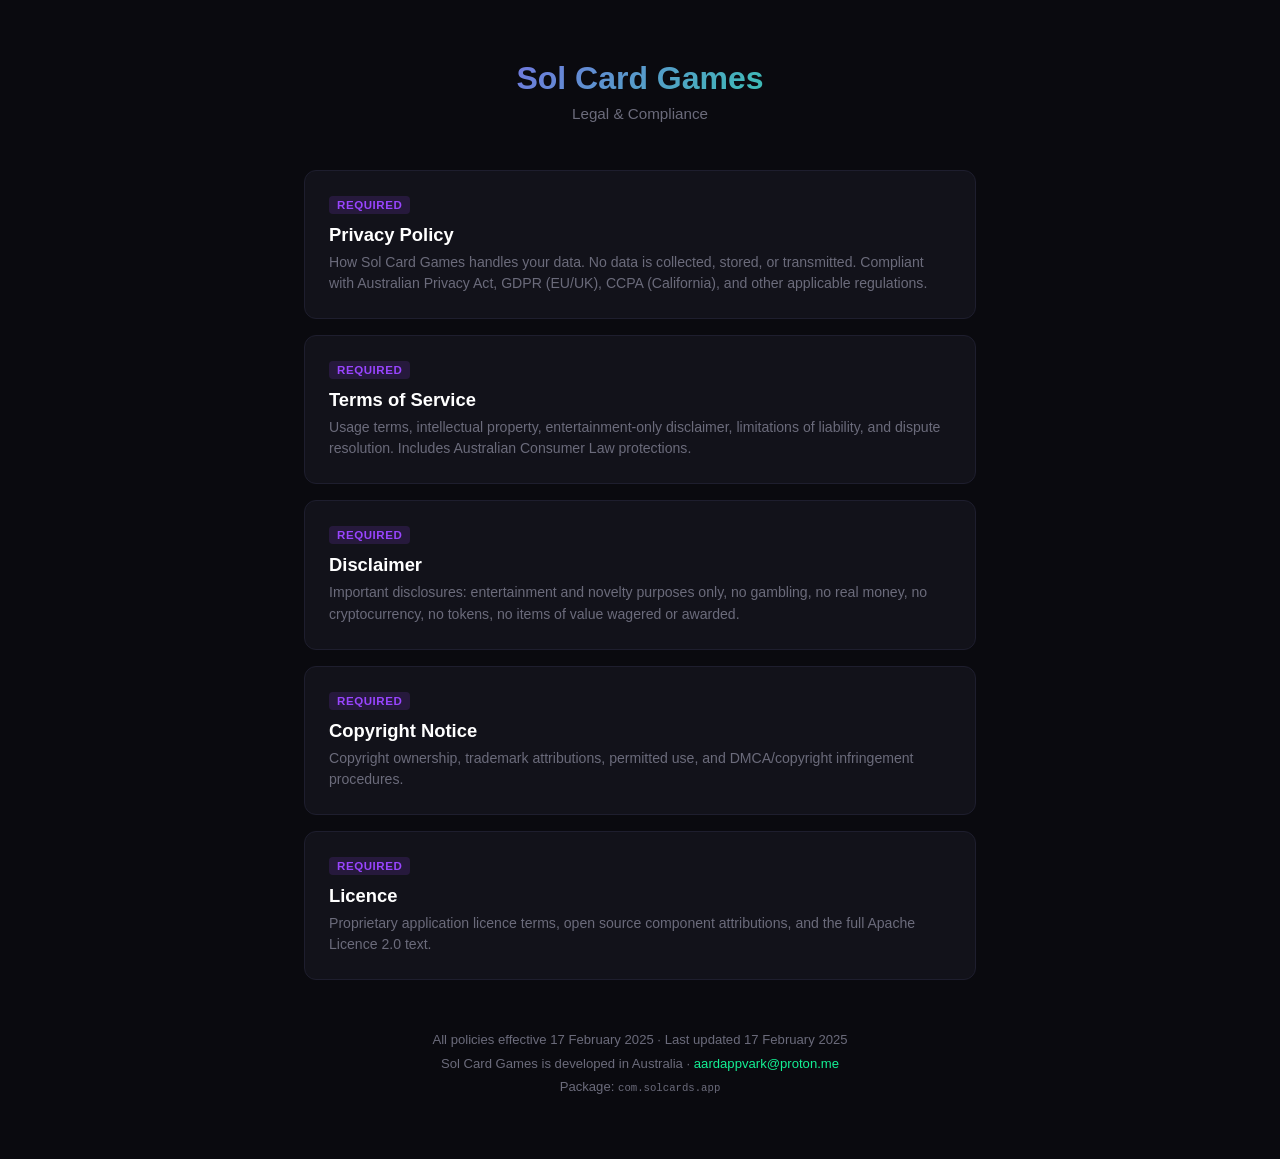
==== docs/index.html @ ec97b984 "Add legal website for Sol Card Games dApp Store submission Privacy Policy, Terms of Service, Disclai" ====
<!DOCTYPE html>
<html lang="en">
<head>
<meta charset="UTF-8">
<meta name="viewport" content="width=device-width, initial-scale=1.0">
<title>Sol Card Games — Legal</title>
<meta name="description" content="Legal policies for Sol Card Games, the classic card games collection.">
<link rel="icon" type="image/svg+xml" href="data:image/svg+xml,<svg xmlns='http://www.w3.org/2000/svg' viewBox='0 0 100 100'><text y='.9em' font-size='90'>♠️</text></svg>">
<style>
  :root {
    --sol-purple: #9945FF;
    --sol-green: #14F195;
    --bg: #0a0a0f;
    --card-bg: #12121a;
    --text: #d0d0d8;
    --text-muted: #6b6b7b;
    --border: #1e1e2e;
  }
  * { margin: 0; padding: 0; box-sizing: border-box; }
  body {
    font-family: -apple-system, BlinkMacSystemFont, 'Segoe UI', Roboto, sans-serif;
    background: var(--bg);
    color: var(--text);
    min-height: 100vh;
  }
  .container {
    max-width: 720px;
    margin: 0 auto;
    padding: 60px 24px;
  }
  .logo {
    text-align: center;
    margin-bottom: 48px;
  }
  .logo h1 {
    font-size: 2em;
    font-weight: 700;
    background: linear-gradient(135deg, var(--sol-purple), var(--sol-green));
    -webkit-background-clip: text;
    -webkit-text-fill-color: transparent;
    background-clip: text;
    margin-bottom: 8px;
  }
  .logo p {
    color: var(--text-muted);
    font-size: 0.95em;
  }
  .cards {
    display: flex;
    flex-direction: column;
    gap: 16px;
  }
  .card {
    display: block;
    background: var(--card-bg);
    border: 1px solid var(--border);
    border-radius: 12px;
    padding: 24px;
    text-decoration: none;
    color: var(--text);
    transition: border-color 0.2s, transform 0.15s;
  }
  .card:hover {
    border-color: var(--sol-purple);
    transform: translateY(-2px);
  }
  .card h2 {
    font-size: 1.15em;
    font-weight: 600;
    color: #fff;
    margin-bottom: 6px;
  }
  .card p {
    font-size: 0.88em;
    color: var(--text-muted);
    line-height: 1.5;
  }
  .card .tag {
    display: inline-block;
    font-size: 0.72em;
    font-weight: 600;
    text-transform: uppercase;
    letter-spacing: 0.05em;
    padding: 3px 8px;
    border-radius: 4px;
    margin-bottom: 10px;
  }
  .tag-required { background: rgba(153,69,255,0.15); color: var(--sol-purple); }
  .tag-compliance { background: rgba(20,241,149,0.15); color: var(--sol-green); }
  .footer {
    margin-top: 48px;
    text-align: center;
    color: var(--text-muted);
    font-size: 0.82em;
    line-height: 1.8;
  }
  .footer a { color: var(--sol-green); text-decoration: none; }
  .footer a:hover { text-decoration: underline; }
  @media (max-width: 480px) {
    .container { padding: 32px 16px; }
    .logo h1 { font-size: 1.6em; }
  }
</style>
</head>
<body>
<div class="container">
  <div class="logo">
    <h1>Sol Card Games</h1>
    <p>Legal &amp; Compliance</p>
  </div>

  <div class="cards">
    <a class="card" href="privacy.html">
      <span class="tag tag-required">Required</span>
      <h2>Privacy Policy</h2>
      <p>How Sol Card Games handles your data. No data is collected, stored, or transmitted. Compliant with Australian Privacy Act, GDPR (EU/UK), CCPA (California), and other applicable regulations.</p>
    </a>

    <a class="card" href="terms.html">
      <span class="tag tag-required">Required</span>
      <h2>Terms of Service</h2>
      <p>Usage terms, intellectual property, entertainment-only disclaimer, limitations of liability, and dispute resolution. Includes Australian Consumer Law protections.</p>
    </a>

    <a class="card" href="disclaimer.html">
      <span class="tag tag-required">Required</span>
      <h2>Disclaimer</h2>
      <p>Important disclosures: entertainment and novelty purposes only, no gambling, no real money, no cryptocurrency, no tokens, no items of value wagered or awarded.</p>
    </a>

    <a class="card" href="copyright.html">
      <span class="tag tag-required">Required</span>
      <h2>Copyright Notice</h2>
      <p>Copyright ownership, trademark attributions, permitted use, and DMCA/copyright infringement procedures.</p>
    </a>

    <a class="card" href="license.html">
      <span class="tag tag-required">Required</span>
      <h2>Licence</h2>
      <p>Proprietary application licence terms, open source component attributions, and the full Apache Licence 2.0 text.</p>
    </a>
  </div>

  <div class="footer">
    <p>All policies effective 17 February 2025 &middot; Last updated 17 February 2025</p>
    <p>Sol Card Games is developed in Australia &middot; <a href="mailto:aardappvark@proton.me">aardappvark@proton.me</a></p>
    <p>Package: <code>com.solcards.app</code></p>
  </div>
</div>
</body>
</html>
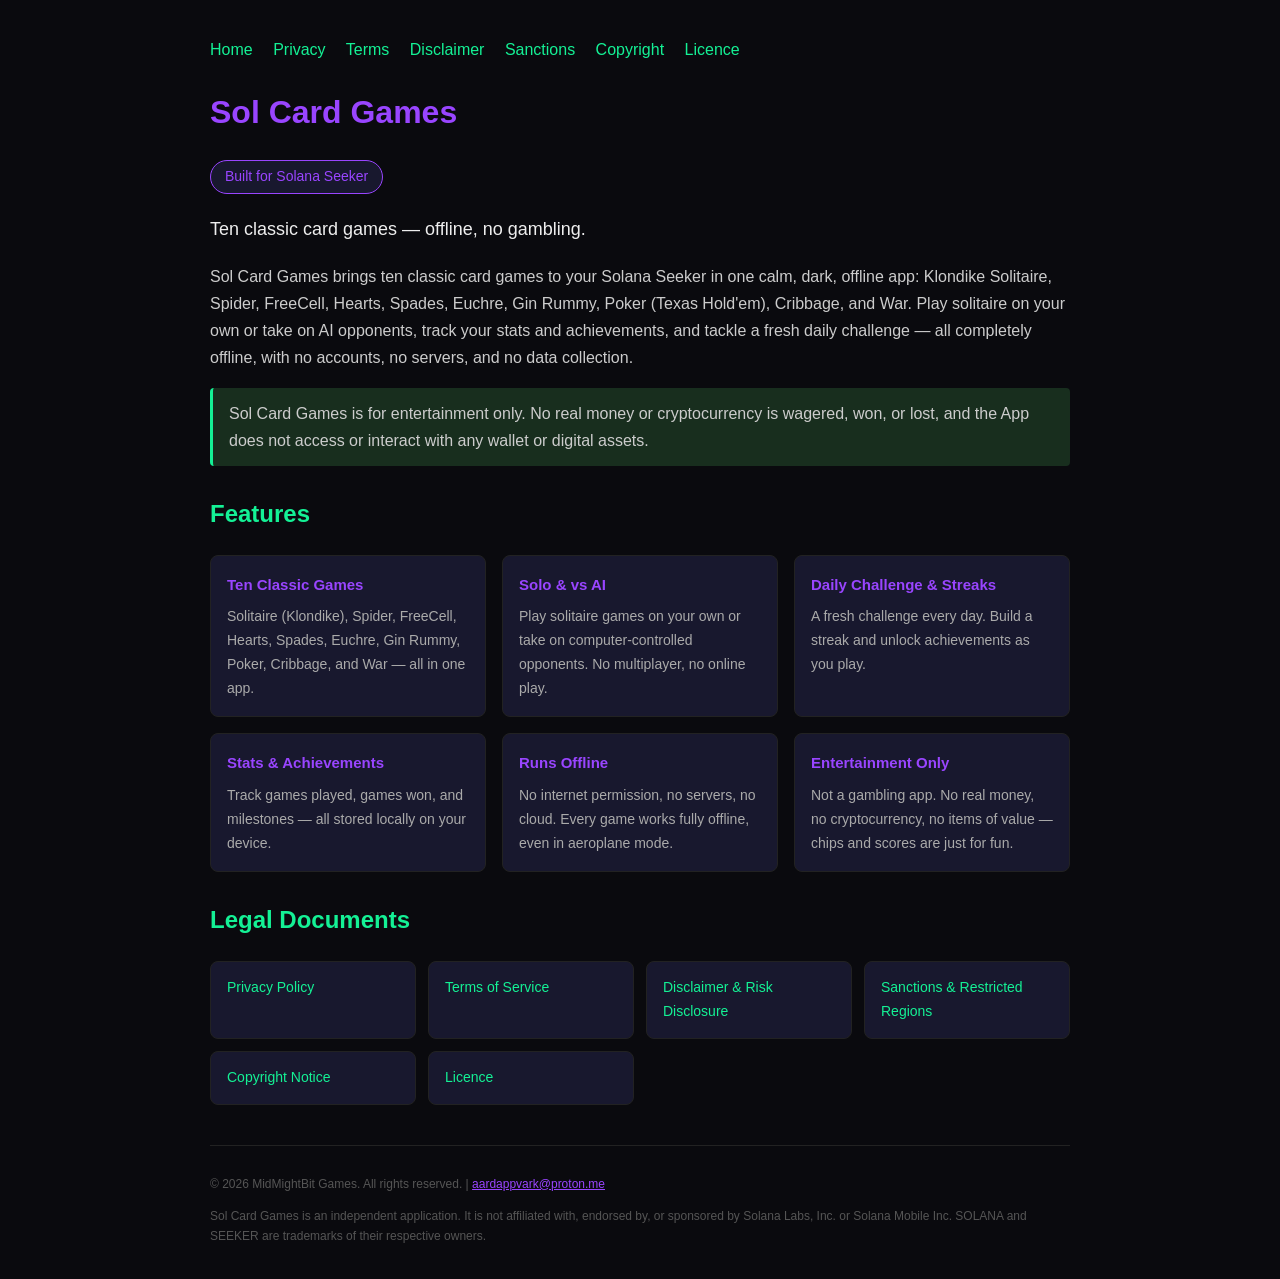
==== commit 09ded722: "Refresh legal pack to current template + add Sanctions & Restricted Regions Adds sanctions.html (17 " ====
--- a/docs/index.html
+++ b/docs/index.html
@@ -3,149 +3,97 @@
 <head>
 <meta charset="UTF-8">
 <meta name="viewport" content="width=device-width, initial-scale=1.0">
-<title>Sol Card Games — Legal</title>
-<meta name="description" content="Legal policies for Sol Card Games, the classic card games collection.">
-<link rel="icon" type="image/svg+xml" href="data:image/svg+xml,<svg xmlns='http://www.w3.org/2000/svg' viewBox='0 0 100 100'><text y='.9em' font-size='90'>♠️</text></svg>">
+<title>Sol Card Games — Ten Classic Card Games for Solana Seeker</title>
 <style>
-  :root {
-    --sol-purple: #9945FF;
-    --sol-green: #14F195;
-    --bg: #0a0a0f;
-    --card-bg: #12121a;
-    --text: #d0d0d8;
-    --text-muted: #6b6b7b;
-    --border: #1e1e2e;
-  }
-  * { margin: 0; padding: 0; box-sizing: border-box; }
-  body {
-    font-family: -apple-system, BlinkMacSystemFont, 'Segoe UI', Roboto, sans-serif;
-    background: var(--bg);
-    color: var(--text);
-    min-height: 100vh;
-  }
-  .container {
-    max-width: 720px;
-    margin: 0 auto;
-    padding: 60px 24px;
-  }
-  .logo {
-    text-align: center;
-    margin-bottom: 48px;
-  }
-  .logo h1 {
-    font-size: 2em;
-    font-weight: 700;
-    background: linear-gradient(135deg, var(--sol-purple), var(--sol-green));
-    -webkit-background-clip: text;
-    -webkit-text-fill-color: transparent;
-    background-clip: text;
-    margin-bottom: 8px;
-  }
-  .logo p {
-    color: var(--text-muted);
-    font-size: 0.95em;
-  }
-  .cards {
-    display: flex;
-    flex-direction: column;
-    gap: 16px;
-  }
-  .card {
-    display: block;
-    background: var(--card-bg);
-    border: 1px solid var(--border);
-    border-radius: 12px;
-    padding: 24px;
-    text-decoration: none;
-    color: var(--text);
-    transition: border-color 0.2s, transform 0.15s;
-  }
-  .card:hover {
-    border-color: var(--sol-purple);
-    transform: translateY(-2px);
-  }
-  .card h2 {
-    font-size: 1.15em;
-    font-weight: 600;
-    color: #fff;
-    margin-bottom: 6px;
-  }
-  .card p {
-    font-size: 0.88em;
-    color: var(--text-muted);
-    line-height: 1.5;
-  }
-  .card .tag {
-    display: inline-block;
-    font-size: 0.72em;
-    font-weight: 600;
-    text-transform: uppercase;
-    letter-spacing: 0.05em;
-    padding: 3px 8px;
-    border-radius: 4px;
-    margin-bottom: 10px;
-  }
-  .tag-required { background: rgba(153,69,255,0.15); color: var(--sol-purple); }
-  .tag-compliance { background: rgba(20,241,149,0.15); color: var(--sol-green); }
-  .footer {
-    margin-top: 48px;
-    text-align: center;
-    color: var(--text-muted);
-    font-size: 0.82em;
-    line-height: 1.8;
-  }
-  .footer a { color: var(--sol-green); text-decoration: none; }
-  .footer a:hover { text-decoration: underline; }
-  @media (max-width: 480px) {
-    .container { padding: 32px 16px; }
-    .logo h1 { font-size: 1.6em; }
-  }
+body{background:#0A0A0E;color:#ccc;font-family:sans-serif;padding:20px 24px;max-width:860px;margin:auto;line-height:1.7}
+h1{color:#9945FF}h2{color:#14F195;margin-top:28px}h3{color:#9945FF}
+.highlight{background:#18182E;border-left:3px solid #9945FF;padding:12px 16px;margin:16px 0;border-radius:4px}
+.warning{background:#2E1818;border-left:3px solid #ff4444;padding:12px 16px;margin:16px 0;border-radius:4px}
+.green{background:#182E1E;border-left:3px solid #14F195;padding:12px 16px;margin:16px 0;border-radius:4px}
+a{color:#9945FF}nav{margin:16px 0}nav a{margin-right:16px;color:#14F195;text-decoration:none}
+table{width:100%;border-collapse:collapse;margin:16px 0}th{background:#18182E;color:#14F195;padding:10px;text-align:left}td{padding:10px;border-bottom:1px solid #222}
+footer{margin-top:40px;padding-top:16px;border-top:1px solid #222;color:#555;font-size:12px}
+.badge{display:inline-block;background:#18182E;border:1px solid #9945FF;color:#9945FF;padding:4px 14px;border-radius:20px;font-size:14px;margin-bottom:12px}
+.feature-grid{display:grid;grid-template-columns:repeat(auto-fill,minmax(240px,1fr));gap:16px;margin:20px 0}
+.feature-card{background:#18182E;border:1px solid #222;border-radius:8px;padding:16px}
+.feature-card h3{margin:0 0 8px 0;font-size:15px}
+.feature-card p{margin:0;font-size:14px;color:#aaa}
+.legal-links{display:grid;grid-template-columns:repeat(auto-fill,minmax(200px,1fr));gap:12px;margin:20px 0}
+.legal-link{background:#18182E;border:1px solid #222;border-radius:8px;padding:14px 16px;text-decoration:none;color:#14F195;font-size:14px;transition:border-color 0.2s}
+.legal-link:hover{border-color:#9945FF}
 </style>
 </head>
 <body>
-<div class="container">
-  <div class="logo">
-    <h1>Sol Card Games</h1>
-    <p>Legal &amp; Compliance</p>
+
+<nav>
+  <a href="index.html">Home</a>
+  <a href="privacy.html">Privacy</a>
+  <a href="terms.html">Terms</a>
+  <a href="disclaimer.html">Disclaimer</a>
+  <a href="sanctions.html">Sanctions</a>
+  <a href="copyright.html">Copyright</a>
+  <a href="license.html">Licence</a>
+</nav>
+
+<h1>Sol Card Games</h1>
+<div class="badge">Built for Solana Seeker</div>
+<p style="font-size:18px;color:#eee;margin-top:8px">Ten classic card games — offline, no gambling.</p>
+
+<p>
+  Sol Card Games brings ten classic card games to your Solana Seeker in one calm, dark, offline app:
+  Klondike Solitaire, Spider, FreeCell, Hearts, Spades, Euchre, Gin Rummy, Poker (Texas Hold'em),
+  Cribbage, and War. Play solitaire on your own or take on AI opponents, track your stats and
+  achievements, and tackle a fresh daily challenge — all completely offline, with no accounts, no
+  servers, and no data collection.
+</p>
+
+<div class="green">
+  Sol Card Games is for entertainment only. No real money or cryptocurrency is wagered, won, or lost,
+  and the App does not access or interact with any wallet or digital assets.
+</div>
+
+<h2>Features</h2>
+<div class="feature-grid">
+  <div class="feature-card">
+    <h3>Ten Classic Games</h3>
+    <p>Solitaire (Klondike), Spider, FreeCell, Hearts, Spades, Euchre, Gin Rummy, Poker, Cribbage, and War — all in one app.</p>
   </div>
-
-  <div class="cards">
-    <a class="card" href="privacy.html">
-      <span class="tag tag-required">Required</span>
-      <h2>Privacy Policy</h2>
-      <p>How Sol Card Games handles your data. No data is collected, stored, or transmitted. Compliant with Australian Privacy Act, GDPR (EU/UK), CCPA (California), and other applicable regulations.</p>
-    </a>
-
-    <a class="card" href="terms.html">
-      <span class="tag tag-required">Required</span>
-      <h2>Terms of Service</h2>
-      <p>Usage terms, intellectual property, entertainment-only disclaimer, limitations of liability, and dispute resolution. Includes Australian Consumer Law protections.</p>
-    </a>
-
-    <a class="card" href="disclaimer.html">
-      <span class="tag tag-required">Required</span>
-      <h2>Disclaimer</h2>
-      <p>Important disclosures: entertainment and novelty purposes only, no gambling, no real money, no cryptocurrency, no tokens, no items of value wagered or awarded.</p>
-    </a>
-
-    <a class="card" href="copyright.html">
-      <span class="tag tag-required">Required</span>
-      <h2>Copyright Notice</h2>
-      <p>Copyright ownership, trademark attributions, permitted use, and DMCA/copyright infringement procedures.</p>
-    </a>
-
-    <a class="card" href="license.html">
-      <span class="tag tag-required">Required</span>
-      <h2>Licence</h2>
-      <p>Proprietary application licence terms, open source component attributions, and the full Apache Licence 2.0 text.</p>
-    </a>
+  <div class="feature-card">
+    <h3>Solo &amp; vs AI</h3>
+    <p>Play solitaire games on your own or take on computer-controlled opponents. No multiplayer, no online play.</p>
   </div>
-
-  <div class="footer">
-    <p>All policies effective 17 February 2025 &middot; Last updated 17 February 2025</p>
-    <p>Sol Card Games is developed in Australia &middot; <a href="mailto:aardappvark@proton.me">aardappvark@proton.me</a></p>
-    <p>Package: <code>com.solcards.app</code></p>
+  <div class="feature-card">
+    <h3>Daily Challenge &amp; Streaks</h3>
+    <p>A fresh challenge every day. Build a streak and unlock achievements as you play.</p>
+  </div>
+  <div class="feature-card">
+    <h3>Stats &amp; Achievements</h3>
+    <p>Track games played, games won, and milestones — all stored locally on your device.</p>
+  </div>
+  <div class="feature-card">
+    <h3>Runs Offline</h3>
+    <p>No internet permission, no servers, no cloud. Every game works fully offline, even in aeroplane mode.</p>
+  </div>
+  <div class="feature-card">
+    <h3>Entertainment Only</h3>
+    <p>Not a gambling app. No real money, no cryptocurrency, no items of value — chips and scores are just for fun.</p>
   </div>
 </div>
+
+<h2>Legal Documents</h2>
+<div class="legal-links">
+  <a class="legal-link" href="privacy.html">Privacy Policy</a>
+  <a class="legal-link" href="terms.html">Terms of Service</a>
+  <a class="legal-link" href="disclaimer.html">Disclaimer &amp; Risk Disclosure</a>
+  <a class="legal-link" href="sanctions.html">Sanctions &amp; Restricted Regions</a>
+  <a class="legal-link" href="copyright.html">Copyright Notice</a>
+  <a class="legal-link" href="license.html">Licence</a>
+</div>
+
+<footer>
+  <p>&copy; 2026 MidMightBit Games. All rights reserved. | <a href="mailto:aardappvark@proton.me">aardappvark@proton.me</a></p>
+  <p>Sol Card Games is an independent application. It is not affiliated with, endorsed by, or sponsored by Solana Labs, Inc. or Solana Mobile Inc. SOLANA and SEEKER are trademarks of their respective owners.</p>
+</footer>
+
 </body>
 </html>
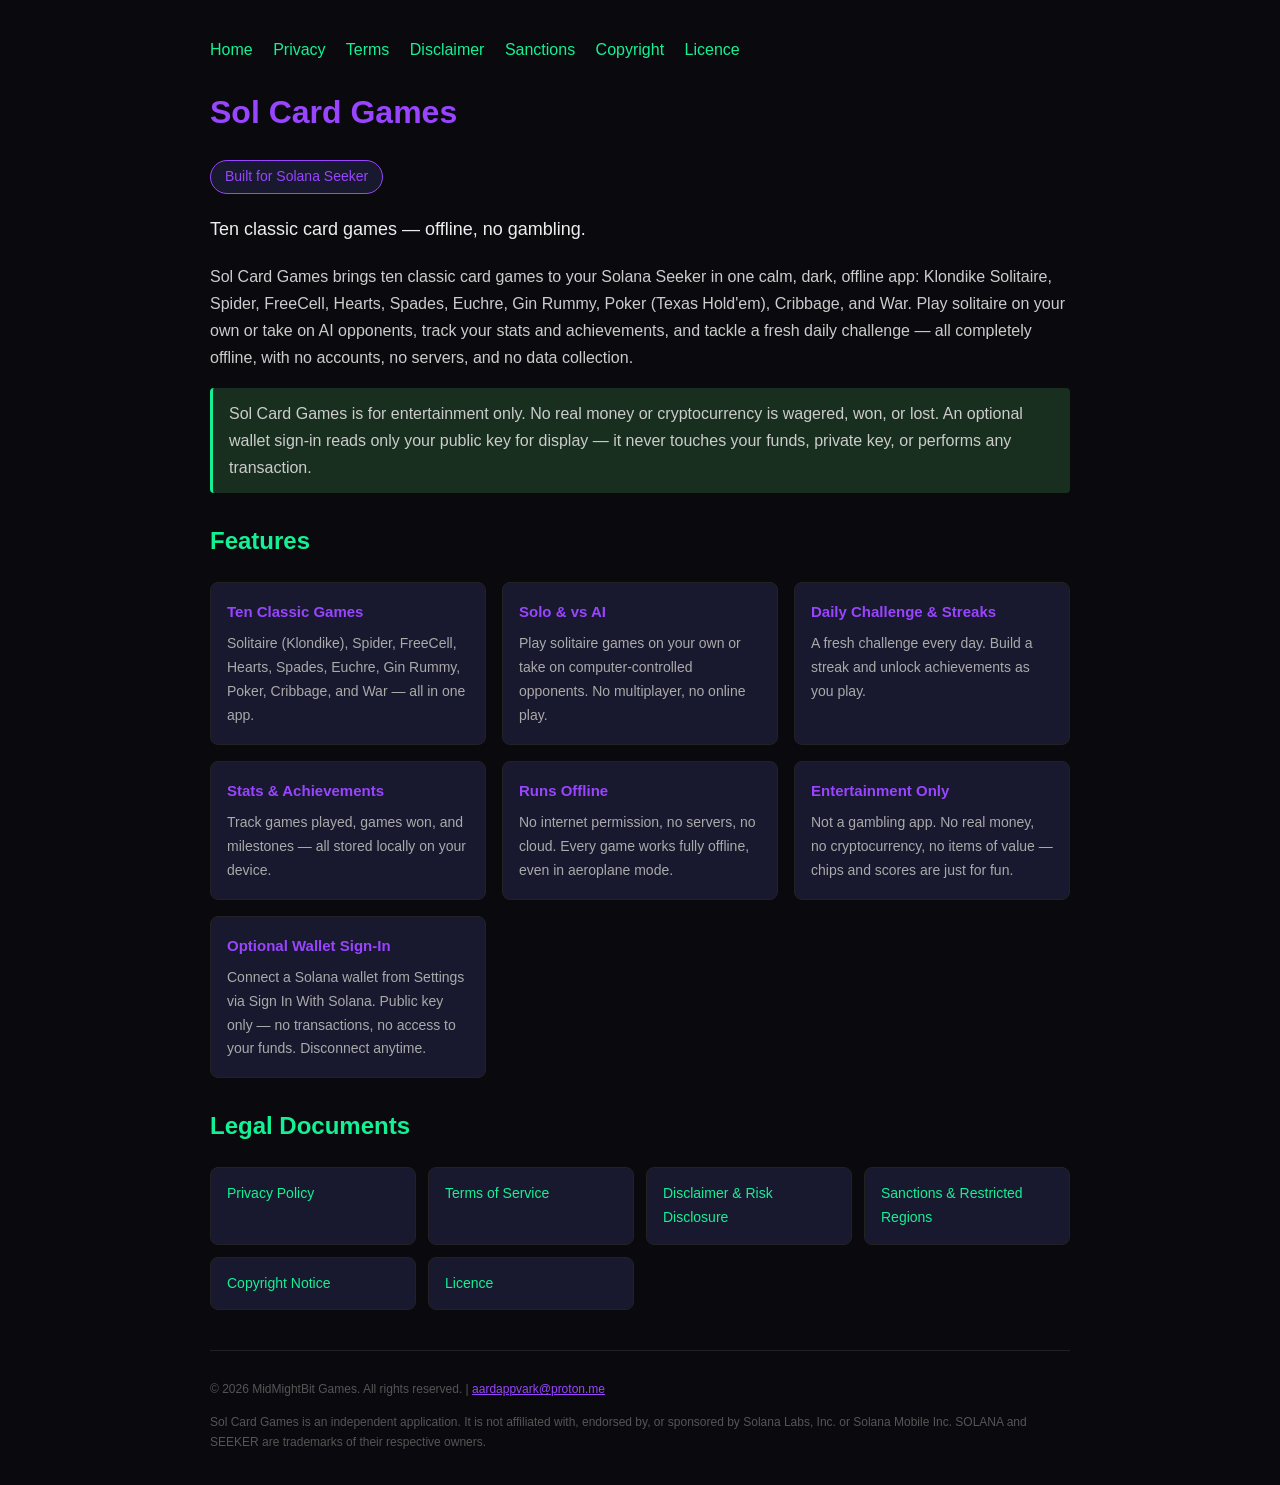
==== commit 91f406b8: "Legal: restore optional-wallet wording for the new MWA connect feature Reverses the earlier 'no wall" ====
--- a/docs/index.html
+++ b/docs/index.html
@@ -48,8 +48,9 @@
 </p>
 
 <div class="green">
-  Sol Card Games is for entertainment only. No real money or cryptocurrency is wagered, won, or lost,
-  and the App does not access or interact with any wallet or digital assets.
+  Sol Card Games is for entertainment only. No real money or cryptocurrency is wagered, won, or lost.
+  An optional wallet sign-in reads only your public key for display — it never touches your funds,
+  private key, or performs any transaction.
 </div>
 
 <h2>Features</h2>
@@ -78,6 +79,10 @@
     <h3>Entertainment Only</h3>
     <p>Not a gambling app. No real money, no cryptocurrency, no items of value — chips and scores are just for fun.</p>
   </div>
+  <div class="feature-card">
+    <h3>Optional Wallet Sign-In</h3>
+    <p>Connect a Solana wallet from Settings via Sign In With Solana. Public key only — no transactions, no access to your funds. Disconnect anytime.</p>
+  </div>
 </div>
 
 <h2>Legal Documents</h2>
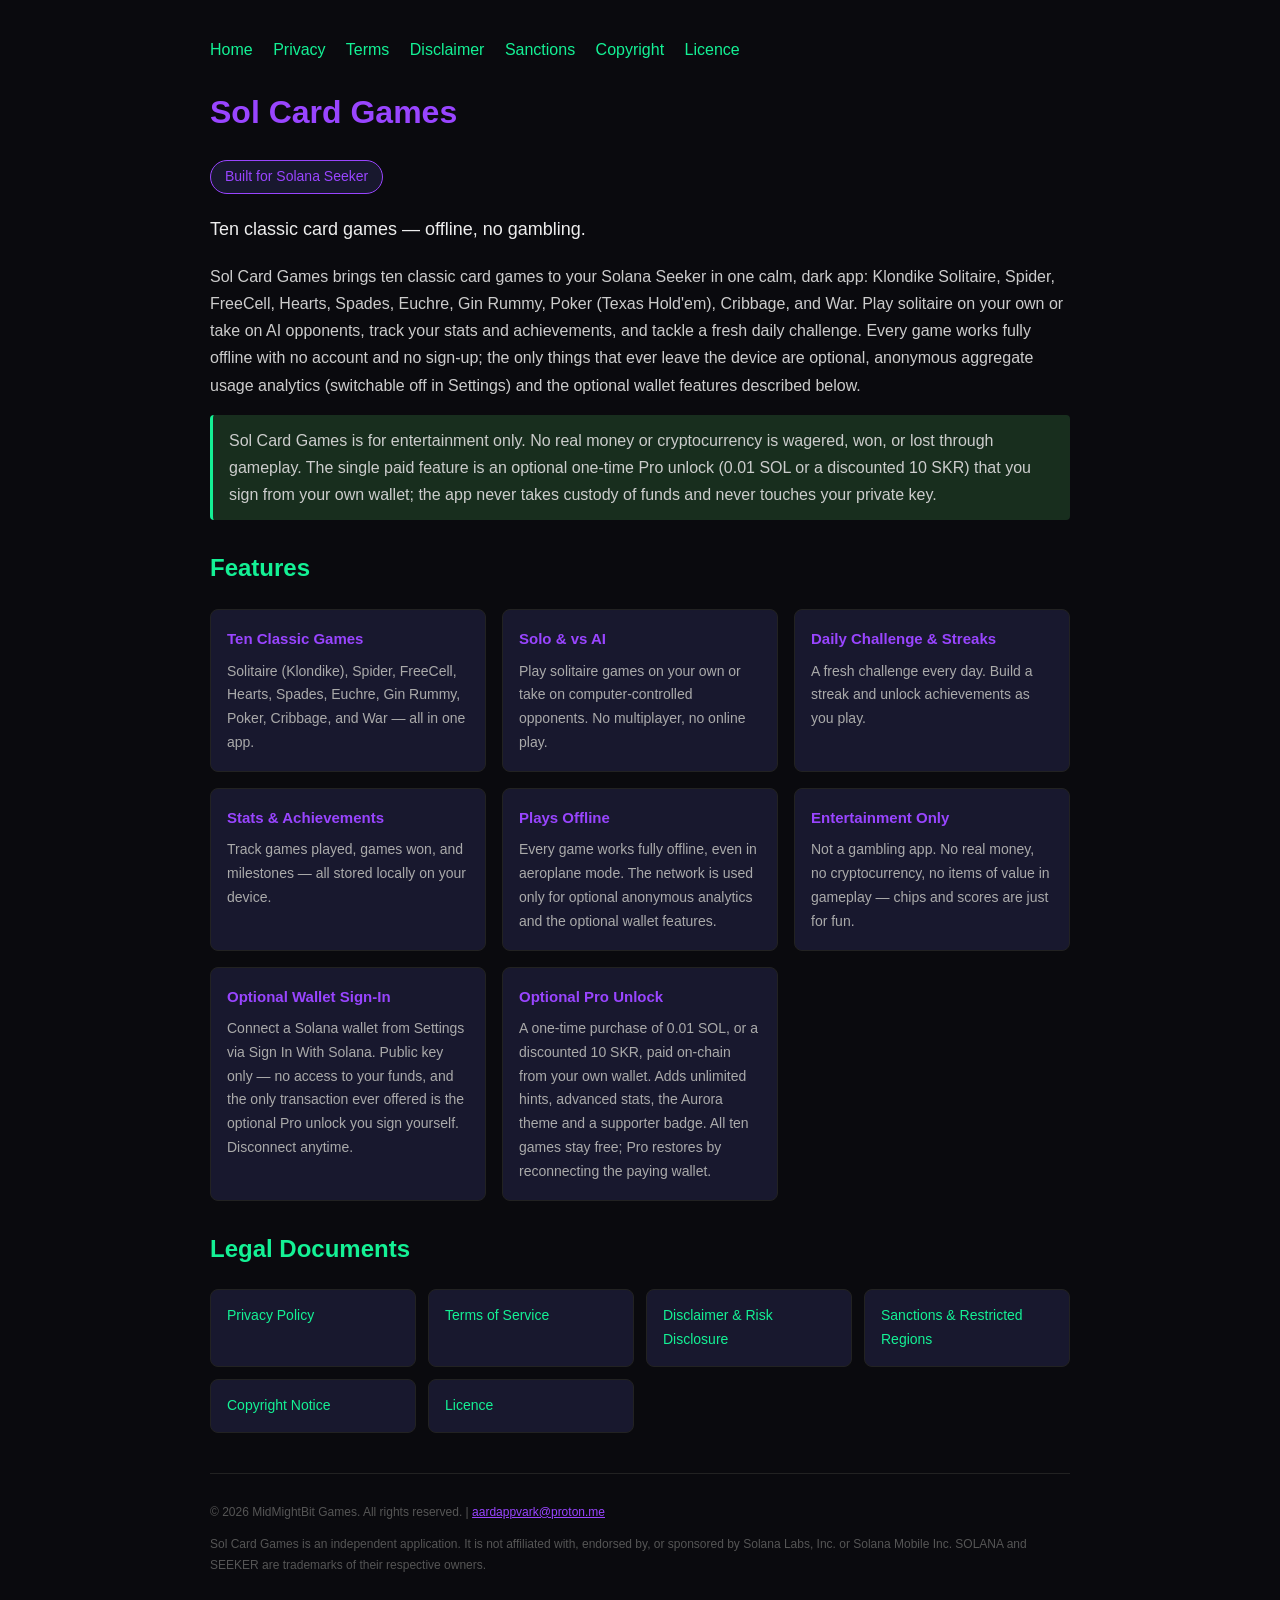
==== commit 513b59ed: "Round-3 audit: disclose Pro purchase truthfully across index/disclaimer/terms/privacy/sanctions; ACL" ====
--- a/docs/index.html
+++ b/docs/index.html
@@ -40,17 +40,19 @@
 <p style="font-size:18px;color:#eee;margin-top:8px">Ten classic card games — offline, no gambling.</p>
 
 <p>
-  Sol Card Games brings ten classic card games to your Solana Seeker in one calm, dark, offline app:
+  Sol Card Games brings ten classic card games to your Solana Seeker in one calm, dark app:
   Klondike Solitaire, Spider, FreeCell, Hearts, Spades, Euchre, Gin Rummy, Poker (Texas Hold'em),
   Cribbage, and War. Play solitaire on your own or take on AI opponents, track your stats and
-  achievements, and tackle a fresh daily challenge — all completely offline, with no accounts, no
-  servers, and no data collection.
+  achievements, and tackle a fresh daily challenge. Every game works fully offline with no account
+  and no sign-up; the only things that ever leave the device are optional, anonymous aggregate
+  usage analytics (switchable off in Settings) and the optional wallet features described below.
 </p>
 
 <div class="green">
-  Sol Card Games is for entertainment only. No real money or cryptocurrency is wagered, won, or lost.
-  An optional wallet sign-in reads only your public key for display — it never touches your funds,
-  private key, or performs any transaction.
+  Sol Card Games is for entertainment only. No real money or cryptocurrency is wagered, won, or
+  lost through gameplay. The single paid feature is an optional one-time Pro unlock (0.01 SOL or a
+  discounted 10 SKR) that you sign from your own wallet; the app never takes custody of funds and
+  never touches your private key.
 </div>
 
 <h2>Features</h2>
@@ -72,16 +74,20 @@
     <p>Track games played, games won, and milestones — all stored locally on your device.</p>
   </div>
   <div class="feature-card">
-    <h3>Runs Offline</h3>
-    <p>No internet permission, no servers, no cloud. Every game works fully offline, even in aeroplane mode.</p>
+    <h3>Plays Offline</h3>
+    <p>Every game works fully offline, even in aeroplane mode. The network is used only for optional anonymous analytics and the optional wallet features.</p>
   </div>
   <div class="feature-card">
     <h3>Entertainment Only</h3>
-    <p>Not a gambling app. No real money, no cryptocurrency, no items of value — chips and scores are just for fun.</p>
+    <p>Not a gambling app. No real money, no cryptocurrency, no items of value in gameplay — chips and scores are just for fun.</p>
   </div>
   <div class="feature-card">
     <h3>Optional Wallet Sign-In</h3>
-    <p>Connect a Solana wallet from Settings via Sign In With Solana. Public key only — no transactions, no access to your funds. Disconnect anytime.</p>
+    <p>Connect a Solana wallet from Settings via Sign In With Solana. Public key only — no access to your funds, and the only transaction ever offered is the optional Pro unlock you sign yourself. Disconnect anytime.</p>
+  </div>
+  <div class="feature-card">
+    <h3>Optional Pro Unlock</h3>
+    <p>A one-time purchase of 0.01 SOL, or a discounted 10 SKR, paid on-chain from your own wallet. Adds unlimited hints, advanced stats, the Aurora theme and a supporter badge. All ten games stay free; Pro restores by reconnecting the paying wallet.</p>
   </div>
 </div>
 
